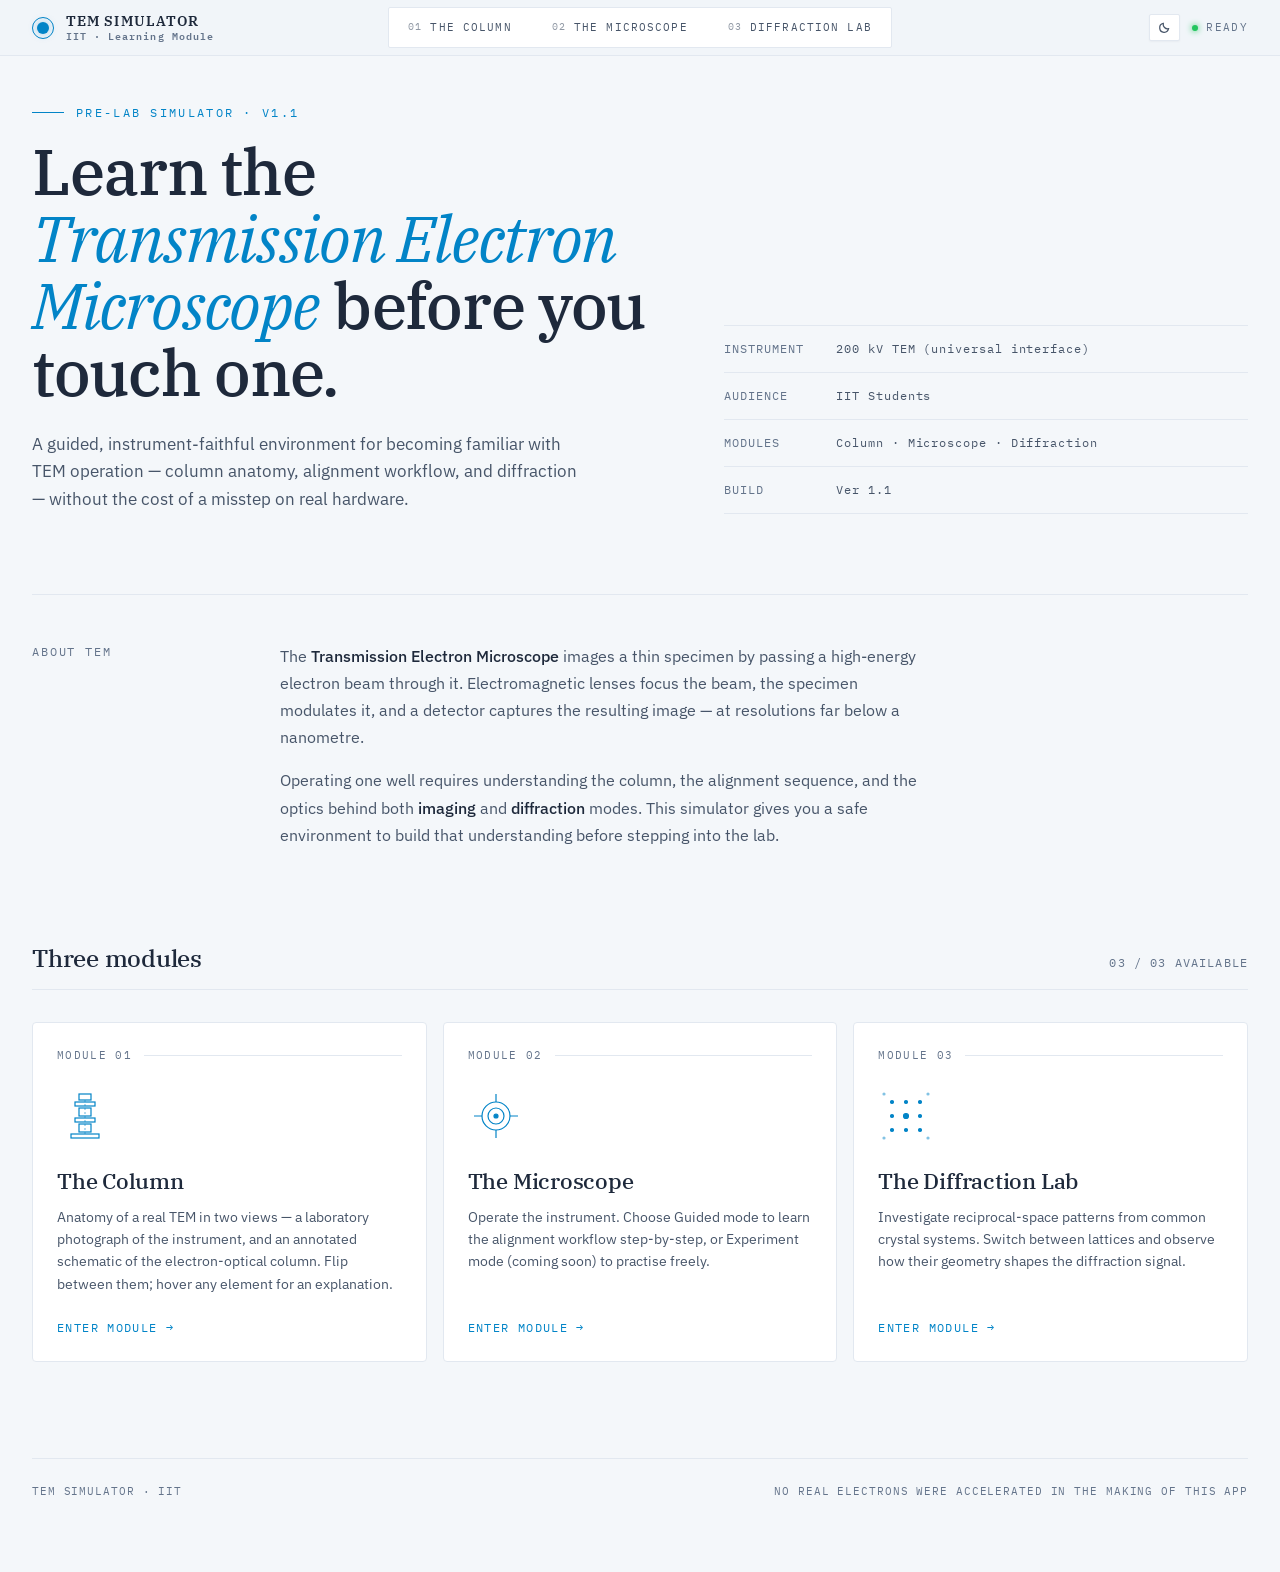
==== index.html @ 1ac26cdf "deploying ver1.7" ====
<!doctype html>
<html lang="en">
<head>
  <meta charset="utf-8" />
  <meta name="viewport" content="width=device-width, initial-scale=1" />
  <title>TEM Simulator — IIT Learning Module</title>
  <meta name="description" content="A learning environment for the Transmission Electron Microscope, built for IIT students." />

  <link rel="stylesheet" href="assets/css/global.css" />
  <link rel="stylesheet" href="assets/css/landing.css" />
</head>
<body>

  <!-- Top navigation injected by global.js -->
  <div data-topnav data-landing="true"></div>

  <main class="page">

    <!-- Hero -->
    <section class="landing-hero">
      <div>
        <div class="landing-hero__eyebrow">Pre-lab Simulator · v1.1</div>
        <h1 class="landing-hero__title">
          Learn the <em>Transmission Electron Microscope</em> before you touch one.
        </h1>
        <p class="landing-hero__lede">
          A guided, instrument-faithful environment for becoming familiar with TEM
          operation — column anatomy, alignment workflow, and diffraction — without
          the cost of a misstep on real hardware.
        </p>
      </div>

      <div class="landing-hero__meta">
        <div class="landing-hero__meta-row">
          <span class="landing-hero__meta-key">Instrument</span>
          <span class="landing-hero__meta-val">200 kV TEM (universal interface)</span>
        </div>
        <div class="landing-hero__meta-row">
          <span class="landing-hero__meta-key">Audience</span>
          <span class="landing-hero__meta-val">IIT Students</span>
        </div>
        <div class="landing-hero__meta-row">
          <span class="landing-hero__meta-key">Modules</span>
          <span class="landing-hero__meta-val">Column · Microscope · Diffraction</span>
        </div>
        <div class="landing-hero__meta-row">
          <span class="landing-hero__meta-key">Build</span>
          <span class="landing-hero__meta-val">Ver 1.1</span>
        </div>
      </div>
    </section>

    <!-- Intro -->
    <section class="landing-intro">
      <div class="landing-intro__label">About TEM</div>
      <div class="landing-intro__body">
        <p>
          The <strong>Transmission Electron Microscope</strong> images a thin specimen
          by passing a high-energy electron beam through it. Electromagnetic lenses
          focus the beam, the specimen modulates it, and a detector captures the
          resulting image — at resolutions far below a nanometre.
        </p>
        <p>
          Operating one well requires understanding the column, the alignment
          sequence, and the optics behind both <strong>imaging</strong> and
          <strong>diffraction</strong> modes. This simulator gives you a safe
          environment to build that understanding before stepping into the lab.
        </p>
      </div>
    </section>

    <!-- Modules grid -->
    <section class="landing-modules">
      <div class="landing-modules__header">
        <h2 class="landing-modules__title">Three modules</h2>
        <span class="landing-modules__count">03 / 03 AVAILABLE</span>
      </div>

      <div class="landing-modules__grid">

        <!-- Module 01 — The Column -->
        <a href="pages/column.html" class="module-card crosshair">
          <div class="module-card__index">MODULE 01</div>

          <svg class="module-card__icon" viewBox="0 0 56 56" fill="none" stroke="currentColor" stroke-width="1.2">
            <rect x="22" y="6"  width="12" height="6" />
            <rect x="18" y="14" width="20" height="4" />
            <rect x="22" y="20" width="12" height="8" />
            <rect x="18" y="30" width="20" height="4" />
            <rect x="22" y="36" width="12" height="8" />
            <rect x="14" y="46" width="28" height="4" />
            <line x1="28" y1="12" x2="28" y2="46" stroke-dasharray="2 2" opacity="0.5" />
          </svg>

          <h3 class="module-card__title">The Column</h3>
          <p class="module-card__desc">
            Anatomy of a real TEM in two views — a laboratory photograph of the
            instrument, and an annotated schematic of the electron-optical
            column. Flip between them; hover any element for an explanation.
          </p>
          <span class="module-card__cta">Enter module</span>
        </a>

        <!-- Module 02 — The Microscope -->
        <a href="pages/microscope.html" class="module-card crosshair">
          <div class="module-card__index">MODULE 02</div>

          <svg class="module-card__icon" viewBox="0 0 56 56" fill="none" stroke="currentColor" stroke-width="1.2">
            <circle cx="28" cy="28" r="14" />
            <circle cx="28" cy="28" r="8" />
            <circle cx="28" cy="28" r="2" fill="currentColor" />
            <line x1="28" y1="6"  x2="28" y2="14" />
            <line x1="28" y1="42" x2="28" y2="50" />
            <line x1="6"  y1="28" x2="14" y2="28" />
            <line x1="42" y1="28" x2="50" y2="28" />
          </svg>

          <h3 class="module-card__title">The Microscope</h3>
          <p class="module-card__desc">
            Operate the instrument. Choose Guided mode to learn the alignment
            workflow step-by-step, or Experiment mode (coming soon) to practise freely.
          </p>
          <span class="module-card__cta">Enter module</span>
        </a>

        <!-- Module 03 — The Diffraction Lab -->
        <a href="pages/diffraction-lab.html" class="module-card crosshair">
          <div class="module-card__index">MODULE 03</div>

          <svg class="module-card__icon" viewBox="0 0 56 56" fill="none" stroke="currentColor" stroke-width="1.2">
            <circle cx="28" cy="28" r="2.5" fill="currentColor" />
            <circle cx="14" cy="14" r="1.5" fill="currentColor" />
            <circle cx="28" cy="14" r="1.5" fill="currentColor" />
            <circle cx="42" cy="14" r="1.5" fill="currentColor" />
            <circle cx="14" cy="28" r="1.5" fill="currentColor" />
            <circle cx="42" cy="28" r="1.5" fill="currentColor" />
            <circle cx="14" cy="42" r="1.5" fill="currentColor" />
            <circle cx="28" cy="42" r="1.5" fill="currentColor" />
            <circle cx="42" cy="42" r="1.5" fill="currentColor" />
            <circle cx="6"  cy="6"  r="1" fill="currentColor" opacity="0.5" />
            <circle cx="50" cy="6"  r="1" fill="currentColor" opacity="0.5" />
            <circle cx="6"  cy="50" r="1" fill="currentColor" opacity="0.5" />
            <circle cx="50" cy="50" r="1" fill="currentColor" opacity="0.5" />
          </svg>

          <h3 class="module-card__title">The Diffraction Lab</h3>
          <p class="module-card__desc">
            Investigate reciprocal-space patterns from common crystal systems.
            Switch between lattices and observe how their geometry shapes the diffraction signal.
          </p>
          <span class="module-card__cta">Enter module</span>
        </a>

      </div>
    </section>

    <footer class="landing-footer">
      <span>TEM SIMULATOR · IIT</span>
      <span>NO REAL ELECTRONS WERE ACCELERATED IN THE MAKING OF THIS APP</span>
    </footer>

  </main>

  <script src="assets/js/global.js"></script>
</body>
</html>
---- assets/css/global.css ----
/* =========================================================================
   TEM Simulator — Global Styles
   Design language: refined industrial / instrument-panel
   ========================================================================= */

@import url('https://fonts.googleapis.com/css2?family=IBM+Plex+Mono:wght@400;500;600&family=IBM+Plex+Sans:wght@300;400;500;600&family=IBM+Plex+Serif:wght@400;500;600;700&display=swap');

:root,
:root[data-theme="light"] {
  /* -------- LIGHT THEME (default) — slate palette -------- */
  /* Surfaces */
  --bg-void:        #F4F7FA;          /* app background */
  --bg-panel:       #FFFFFF;          /* primary panel */
  --bg-panel-2:     #FFFFFF;          /* raised — same as panel, distinguished by border */
  --bg-panel-3:     #F8FAFC;          /* highest surface — very light slate */
  --border-subtle:  #E2E8F0;          /* lighter borders */
  --border-strong:  #CBD5E1;          /* the spec border */

  /* Text — slate-800 primary, derived secondary/muted/dim */
  --text-primary:   #1E293B;
  --text-secondary: #475569;
  --text-muted:     #64748B;
  --text-dim:       #94A3B8;

  /* Signal — sky-600 from the spec */
  --signal:         #0284C7;
  --signal-soft:    rgba(2, 132, 199, 0.10);
  --signal-edge:    rgba(2, 132, 199, 0.35);

  /* Scope (always dark — even in light theme) */
  --scope-bg:       #020817;          /* deepest slate */
  --scope-panel:    #0F172A;
  --scope-border:   #1E293B;
  --scope-text:     #F1F5F9;
  --scope-signal:   #38BDF8;          /* sky-400 — lighter for dark scope */

  /* Status */
  --warn:           #D97706;
  --error:          #DC2626;
  --success:        #22C55E;

  /* Unlock highlight — light orange, used for "this control is now active" */
  --unlock:         #F59E0B;                       /* amber-500 */
  --unlock-soft:    rgba(245, 158, 11, 0.12);
  --unlock-edge:    rgba(245, 158, 11, 0.45);

  /* Typography */
  --font-display:   'IBM Plex Serif', Georgia, serif;
  --font-body:      'IBM Plex Sans', -apple-system, sans-serif;
  --font-mono:      'IBM Plex Mono', 'Courier New', monospace;

  /* Spacing scale */
  --space-1: 4px;
  --space-2: 8px;
  --space-3: 12px;
  --space-4: 16px;
  --space-5: 24px;
  --space-6: 32px;
  --space-7: 48px;
  --space-8: 64px;
  --space-9: 96px;

  /* Motion */
  --ease-out:       cubic-bezier(0.16, 1, 0.3, 1);
  --ease-in-out:    cubic-bezier(0.65, 0, 0.35, 1);
  --dur-fast:       160ms;
  --dur-base:       240ms;
  --dur-slow:       400ms;
}

:root[data-theme="dark"] {
  /* -------- DARK THEME -------- Teal-tinted slates matching the reference */
  --bg-void:        #0A1622;             /* outer page bg — deep navy */
  --bg-panel:       #11252F;             /* default panel — dark teal */
  --bg-panel-2:     #163040;             /* slightly elevated */
  --bg-panel-3:     #1E3E50;             /* hover / pressed surface */
  --border-subtle:  #1F3848;
  --border-strong:  #2A4A5C;

  --text-primary:   #E8F0F5;
  --text-secondary: #B4BECD;
  --text-muted:     #8693A6;
  --text-dim:       #525D6E;

  --signal:         #38BDF8;
  --signal-soft:    rgba(56, 189, 248, 0.12);
  --signal-edge:    rgba(56, 189, 248, 0.35);

  --scope-bg:       #0F2330;
  --scope-panel:    #142838;
  --scope-border:   #1F3C4A;
  --scope-text:     #F1F5F9;
  --scope-signal:   #38BDF8;

  --warn:           #FBBF24;
  --error:          #F87171;
  --success:        #4ADE80;

  --unlock:         #FBBF24;                        /* amber-400 — brighter for dark bg */
  --unlock-soft:    rgba(251, 191, 36, 0.15);
  --unlock-edge:    rgba(251, 191, 36, 0.5);
}

/* -------------------------------------------------------------------------
   Reset + base
   ------------------------------------------------------------------------- */
*, *::before, *::after { box-sizing: border-box; margin: 0; padding: 0; }

html {
  font-size: 16px;
  -webkit-font-smoothing: antialiased;
  -moz-osx-font-smoothing: grayscale;
}

body {
  font-family: var(--font-body);
  font-weight: 400;
  font-size: 0.95rem;
  line-height: 1.55;
  color: var(--text-primary);
  background: var(--bg-void);
  min-height: 100vh;
  overflow-x: hidden;
}

:root[data-theme="dark"] body {
  /* Subtle grain to break flat dark */
  background-image:
    radial-gradient(ellipse 80% 50% at 50% -10%, rgba(77, 208, 225, 0.05), transparent),
    radial-gradient(ellipse 60% 40% at 100% 100%, rgba(77, 208, 225, 0.03), transparent);
  background-attachment: fixed;
}

a { color: inherit; text-decoration: none; }

h1, h2, h3, h4 {
  font-family: var(--font-display);
  font-weight: 500;
  letter-spacing: -0.01em;
  line-height: 1.15;
  color: var(--text-primary);
}

/* -------------------------------------------------------------------------
   Top navigation — persistent across pages
   Now hosts global module navigation, not just a breadcrumb.
   ------------------------------------------------------------------------- */
.topnav {
  position: sticky;
  top: 0;
  z-index: 100;
  display: grid;
  grid-template-columns: 1fr auto 1fr;
  align-items: center;
  height: 56px;
  padding: 0 var(--space-6);
  background: #F1F5F9;
  backdrop-filter: blur(12px);
  -webkit-backdrop-filter: blur(12px);
  border-bottom: 1px solid var(--border-subtle);
  gap: var(--space-5);
}

:root[data-theme="dark"] .topnav {
  background: var(--bg-panel);                 /* dark teal in dark mode */
}

.topnav__brand {
  display: flex;
  align-items: center;
  gap: var(--space-3);
  font-family: var(--font-display);
  font-weight: 600;
  font-size: 1rem;
  letter-spacing: 0.02em;
  justify-self: start;
}

.topnav__brand-mark {
  width: 22px;
  height: 22px;
  border: 1.5px solid var(--signal);
  border-radius: 50%;
  position: relative;
  flex-shrink: 0;
}

.topnav__brand-mark::after {
  content: '';
  position: absolute;
  inset: 4px;
  background: var(--signal);
  border-radius: 50%;
  box-shadow: 0 0 8px var(--signal-edge);
}

.topnav__brand-text {
  display: flex;
  flex-direction: column;
  line-height: 1;
}

.topnav__brand-title {
  font-size: 0.85rem;
  letter-spacing: 0.08em;
  text-transform: uppercase;
}

.topnav__brand-sub {
  font-family: var(--font-mono);
  font-size: 0.65rem;
  color: var(--text-muted);
  letter-spacing: 0.1em;
  margin-top: 2px;
}

/* -------- Module nav links (center) -------- */
.topnav__modules {
  display: flex;
  align-items: center;
  gap: var(--space-2);
  justify-self: center;
  background: var(--bg-panel);
  border: 1px solid var(--border-subtle);
  border-radius: 2px;
  padding: 3px;
}

.topnav__module {
  position: relative;
  font-family: var(--font-mono);
  font-size: 0.7rem;
  letter-spacing: 0.1em;
  text-transform: uppercase;
  color: var(--text-secondary);
  padding: var(--space-2) var(--space-4);
  border-radius: 2px;
  transition: all var(--dur-fast) var(--ease-out);
  white-space: nowrap;
  display: inline-flex;
  align-items: center;
  gap: var(--space-2);
}

.topnav__module:hover {
  color: var(--text-primary);
}

.topnav__module.is-active {
  color: var(--bg-void);
  background: var(--signal);
}

.topnav__module-num {
  font-size: 0.6rem;
  opacity: 0.6;
  letter-spacing: 0.12em;
}

.topnav__module.is-active .topnav__module-num {
  opacity: 0.7;
}

/* -------- Right side: home link + status indicator -------- */
.topnav__right {
  justify-self: end;
  display: inline-flex;
  align-items: center;
  gap: var(--space-3);
}

.topnav__home {
  font-family: var(--font-mono);
  font-size: 0.68rem;
  letter-spacing: 0.1em;
  text-transform: uppercase;
  color: var(--text-secondary);
  padding: var(--space-2) var(--space-3);
  border: 1px solid var(--border-subtle);
  border-radius: 2px;
  background: var(--bg-panel);
  box-shadow: 0 1px 2px rgba(15, 23, 42, 0.04);
  display: inline-flex;
  align-items: center;
  gap: 6px;
  transition: all var(--dur-fast) var(--ease-out);
}

.topnav__home:hover {
  color: var(--text-primary);
  border-color: var(--signal-edge);
  background: var(--bg-panel-3);
}

/* -------- Theme toggle button -------- */
.topnav__theme-toggle {
  background: var(--bg-panel);
  border: 1px solid var(--border-subtle);
  border-radius: 2px;
  color: var(--text-secondary);
  padding: 6px 8px;
  cursor: pointer;
  display: inline-flex;
  align-items: center;
  box-shadow: 0 1px 2px rgba(15, 23, 42, 0.04);
  transition: all var(--dur-fast) var(--ease-out);
}

.topnav__theme-toggle:hover {
  color: var(--text-primary);
  border-color: var(--signal-edge);
  background: var(--bg-panel-3);
}

/* Show sun in dark mode (click to go to light), moon in light mode */
.topnav__theme-icon-sun  { display: none; }
.topnav__theme-icon-moon { display: inline; }
:root[data-theme="dark"] .topnav__theme-icon-sun  { display: inline; }
:root[data-theme="dark"] .topnav__theme-icon-moon { display: none; }

/* -------- Home link & top-bar buttons -------- */

.topnav__status {
  font-family: var(--font-mono);
  font-size: 0.68rem;
  color: var(--text-muted);
  letter-spacing: 0.12em;
  display: inline-flex;
  align-items: center;
  gap: var(--space-2);
}

.topnav__status-dot {
  width: 6px;
  height: 6px;
  border-radius: 50%;
  background: var(--success);
  box-shadow: 0 0 6px var(--success);
}

/* Trim down for narrower screens — hide brand subtitle, then status text */
@media (max-width: 1100px) {
  .topnav__brand-sub { display: none; }
  .topnav__module    { padding: var(--space-2) var(--space-3); font-size: 0.65rem; }
  .topnav__status    { display: none; }
}

/* -------------------------------------------------------------------------
   Page container
   ------------------------------------------------------------------------- */
.page {
  min-height: calc(100vh - 56px);
  padding: var(--space-7) var(--space-6);
  max-width: 1400px;
  margin: 0 auto;
}

.page--full {
  max-width: none;
  padding: 0;
}

/* -------------------------------------------------------------------------
   Buttons — used everywhere
   ------------------------------------------------------------------------- */
.btn {
  font-family: var(--font-mono);
  font-size: 0.78rem;
  font-weight: 500;
  letter-spacing: 0.08em;
  text-transform: uppercase;
  padding: var(--space-3) var(--space-5);
  border: 1px solid var(--border-strong);
  background: var(--bg-panel-2);
  color: var(--text-primary);
  cursor: pointer;
  border-radius: 2px;
  transition: all var(--dur-fast) var(--ease-out);
  display: inline-flex;
  align-items: center;
  gap: var(--space-2);
}

.btn:hover {
  background: var(--bg-panel-3);
  border-color: var(--signal-edge);
}

.btn--primary {
  background: var(--signal);
  color: var(--bg-void);
  border-color: var(--signal);
}

.btn--primary:hover {
  background: #6ddae8;
  border-color: #6ddae8;
}

.btn--ghost {
  background: transparent;
  border-color: var(--border-subtle);
  color: var(--text-secondary);
}

.btn:disabled,
.btn[aria-disabled="true"] {
  opacity: 0.35;
  cursor: not-allowed;
  pointer-events: none;
}

/* -------------------------------------------------------------------------
   Labels / monospace tags
   ------------------------------------------------------------------------- */
.tag {
  font-family: var(--font-mono);
  font-size: 0.65rem;
  letter-spacing: 0.14em;
  text-transform: uppercase;
  color: var(--text-muted);
}

.tag--signal {
  color: var(--signal);
}

.label {
  font-family: var(--font-mono);
  font-size: 0.7rem;
  letter-spacing: 0.12em;
  text-transform: uppercase;
  color: var(--text-secondary);
}

/* -------------------------------------------------------------------------
   Cards / surfaces
   ------------------------------------------------------------------------- */
.surface {
  background: var(--bg-panel);
  border: 1px solid var(--border-subtle);
  border-radius: 4px;
}

.surface--raised {
  background: var(--bg-panel-2);
}

/* -------------------------------------------------------------------------
   Decorative — crosshair corners for instrument feel
   ------------------------------------------------------------------------- */
.crosshair {
  position: relative;
}

.crosshair::before,
.crosshair::after {
  content: '';
  position: absolute;
  width: 8px;
  height: 8px;
  border: 1px solid var(--signal-edge);
  pointer-events: none;
}

.crosshair::before {
  top: -1px; left: -1px;
  border-right: none;
  border-bottom: none;
}

.crosshair::after {
  bottom: -1px; right: -1px;
  border-left: none;
  border-top: none;
}

/* -------------------------------------------------------------------------
   Utility
   ------------------------------------------------------------------------- */
.mono { font-family: var(--font-mono); }
.text-muted { color: var(--text-muted); }
.text-secondary { color: var(--text-secondary); }
.text-signal { color: var(--signal); }

.divider {
  height: 1px;
  background: var(--border-subtle);
  margin: var(--space-5) 0;
}

/* -------------------------------------------------------------------------
   Mobile guard
   ------------------------------------------------------------------------- */
@media (max-width: 900px) {
  .mobile-guard {
    display: flex !important;
  }
}

.mobile-guard {
  display: none;
  position: fixed;
  inset: 0;
  z-index: 9999;
  background: var(--bg-void);
  padding: var(--space-6);
  flex-direction: column;
  align-items: center;
  justify-content: center;
  text-align: center;
}

.mobile-guard__title {
  font-family: var(--font-display);
  font-size: 1.5rem;
  margin-bottom: var(--space-3);
}

.mobile-guard__text {
  color: var(--text-secondary);
  max-width: 400px;
}
---- assets/css/landing.css ----
/* =========================================================================
   Landing page styles
   ========================================================================= */

.landing-hero {
  padding: 0 0 var(--space-7);
  display: grid;
  grid-template-columns: 1.2fr 1fr;
  gap: var(--space-8);
  align-items: end;
}

.landing-hero__eyebrow {
  font-family: var(--font-mono);
  font-size: 0.72rem;
  letter-spacing: 0.2em;
  color: var(--signal);
  text-transform: uppercase;
  margin-bottom: var(--space-4);
  display: flex;
  align-items: center;
  gap: var(--space-3);
}

.landing-hero__eyebrow::before {
  content: '';
  width: 32px;
  height: 1px;
  background: var(--signal);
}

.landing-hero__title {
  font-family: var(--font-display);
  font-weight: 500;
  font-size: clamp(2.5rem, 5vw, 4rem);
  line-height: 1.05;
  letter-spacing: -0.02em;
  margin-bottom: var(--space-5);
}

.landing-hero__title em {
  font-style: italic;
  color: var(--signal);
  font-weight: 400;
}

.landing-hero__lede {
  font-size: 1.05rem;
  line-height: 1.65;
  color: var(--text-secondary);
  max-width: 56ch;
}

.landing-hero__meta {
  font-family: var(--font-mono);
  font-size: 0.72rem;
  color: var(--text-muted);
  letter-spacing: 0.08em;
  line-height: 1.9;
}

.landing-hero__meta-row {
  display: grid;
  grid-template-columns: 100px 1fr;
  gap: var(--space-3);
  border-top: 1px solid var(--border-subtle);
  padding: var(--space-3) 0;
}

.landing-hero__meta-row:last-child {
  border-bottom: 1px solid var(--border-subtle);
}

.landing-hero__meta-key {
  color: var(--text-muted);
  text-transform: uppercase;
}

.landing-hero__meta-val {
  color: var(--text-secondary);
}

/* -------------------------------------------------------------------------
   Intro block
   ------------------------------------------------------------------------- */
.landing-intro {
  padding: var(--space-7) 0;
  display: grid;
  grid-template-columns: 200px 1fr;
  gap: var(--space-7);
  border-top: 1px solid var(--border-subtle);
  margin-top: var(--space-6);
}

.landing-intro__label {
  font-family: var(--font-mono);
  font-size: 0.72rem;
  letter-spacing: 0.16em;
  color: var(--text-muted);
  text-transform: uppercase;
}

.landing-intro__body p {
  margin-bottom: var(--space-4);
  color: var(--text-secondary);
  font-size: 1rem;
  line-height: 1.7;
  max-width: 65ch;
}

.landing-intro__body p:last-child { margin-bottom: 0; }

.landing-intro__body strong {
  color: var(--text-primary);
  font-weight: 500;
}

/* -------------------------------------------------------------------------
   Module cards — 3 navigation entries
   ------------------------------------------------------------------------- */
.landing-modules {
  padding: var(--space-7) 0 var(--space-9);
}

.landing-modules__header {
  display: flex;
  justify-content: space-between;
  align-items: baseline;
  margin-bottom: var(--space-6);
  padding-bottom: var(--space-4);
  border-bottom: 1px solid var(--border-subtle);
}

.landing-modules__title {
  font-family: var(--font-display);
  font-size: 1.5rem;
  font-weight: 500;
}

.landing-modules__count {
  font-family: var(--font-mono);
  font-size: 0.72rem;
  color: var(--text-muted);
  letter-spacing: 0.1em;
}

.landing-modules__grid {
  display: grid;
  grid-template-columns: repeat(3, 1fr);
  gap: var(--space-4);
}

.module-card {
  position: relative;
  display: flex;
  flex-direction: column;
  padding: var(--space-5);
  background: var(--bg-panel);
  border: 1px solid var(--border-subtle);
  border-radius: 4px;
  min-height: 320px;
  cursor: pointer;
  transition: all var(--dur-base) var(--ease-out);
  overflow: hidden;
}

.module-card::before {
  content: '';
  position: absolute;
  inset: 0;
  background: linear-gradient(135deg, transparent 60%, var(--signal-soft) 100%);
  opacity: 0;
  transition: opacity var(--dur-base) var(--ease-out);
  pointer-events: none;
}

.module-card:hover {
  border-color: var(--signal-edge);
  transform: translateY(-2px);
}

.module-card:hover::before {
  opacity: 1;
}

.module-card__index {
  font-family: var(--font-mono);
  font-size: 0.7rem;
  color: var(--text-muted);
  letter-spacing: 0.12em;
  margin-bottom: var(--space-5);
  display: flex;
  align-items: center;
  gap: var(--space-3);
}

.module-card__index::after {
  content: '';
  flex: 1;
  height: 1px;
  background: var(--border-subtle);
}

.module-card__icon {
  width: 56px;
  height: 56px;
  margin-bottom: var(--space-5);
  color: var(--signal);
}

.module-card__title {
  font-family: var(--font-display);
  font-size: 1.4rem;
  font-weight: 500;
  margin-bottom: var(--space-3);
  letter-spacing: -0.01em;
}

.module-card__desc {
  font-size: 0.9rem;
  color: var(--text-secondary);
  line-height: 1.55;
  margin-bottom: var(--space-5);
  flex: 1;
}

.module-card__cta {
  font-family: var(--font-mono);
  font-size: 0.72rem;
  letter-spacing: 0.12em;
  text-transform: uppercase;
  color: var(--signal);
  display: flex;
  align-items: center;
  gap: var(--space-2);
  margin-top: auto;
}

.module-card__cta::after {
  content: '→';
  transition: transform var(--dur-fast) var(--ease-out);
}

.module-card:hover .module-card__cta::after {
  transform: translateX(4px);
}

/* -------------------------------------------------------------------------
   Footer
   ------------------------------------------------------------------------- */
.landing-footer {
  border-top: 1px solid var(--border-subtle);
  padding: var(--space-5) 0;
  font-family: var(--font-mono);
  font-size: 0.7rem;
  color: var(--text-muted);
  letter-spacing: 0.08em;
  display: flex;
  justify-content: space-between;
}

/* -------------------------------------------------------------------------
   Responsive trim
   ------------------------------------------------------------------------- */
@media (max-width: 1100px) {
  .landing-modules__grid { grid-template-columns: 1fr; }
  .landing-hero { grid-template-columns: 1fr; }
  .landing-intro { grid-template-columns: 1fr; gap: var(--space-3); }
}
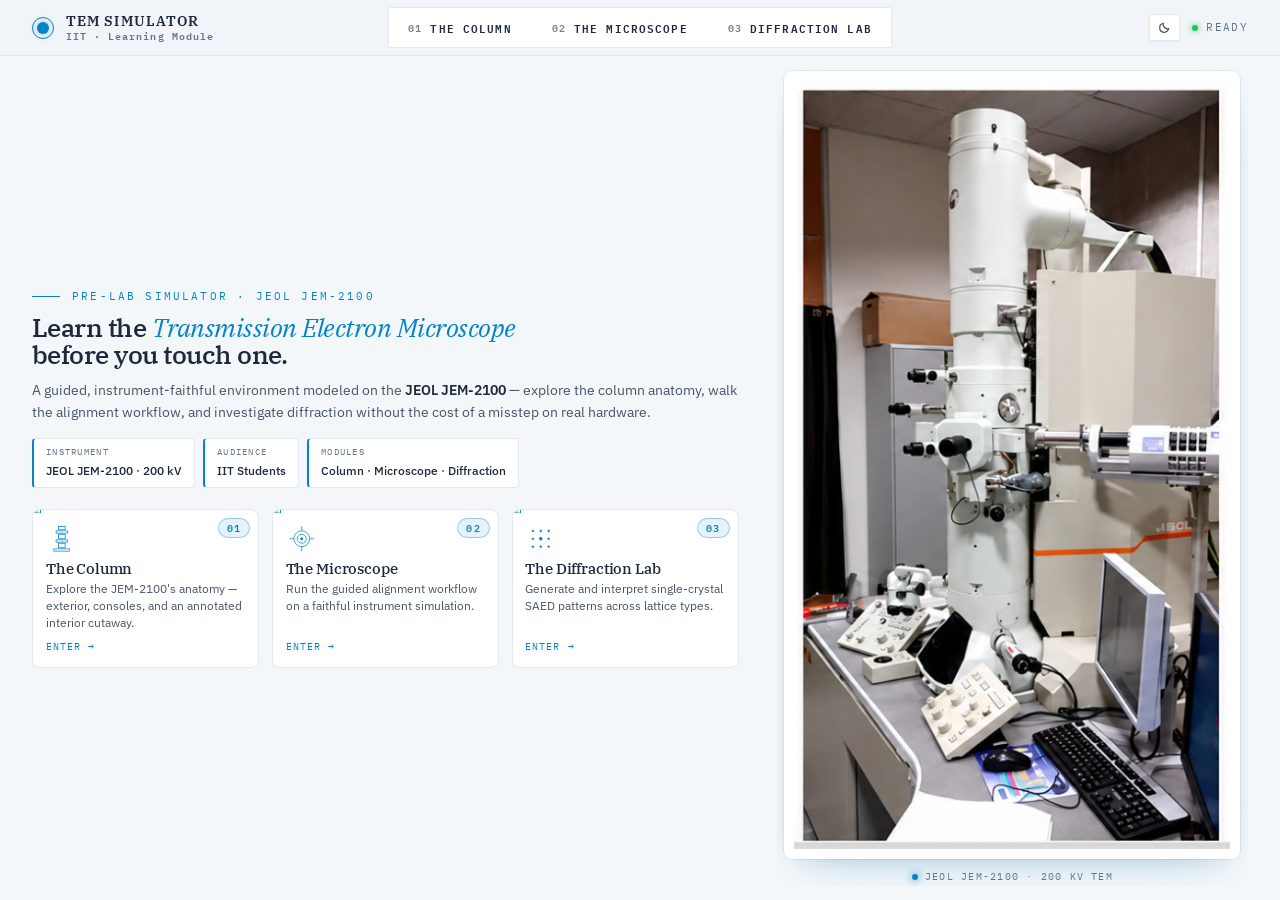
==== commit 289e3ad2: "deployin ver1.18" ====
--- a/index.html
+++ b/index.html
@@ -3,8 +3,8 @@
 <head>
   <meta charset="utf-8" />
   <meta name="viewport" content="width=device-width, initial-scale=1" />
-  <title>TEM Simulator — IIT Learning Module</title>
-  <meta name="description" content="A learning environment for the Transmission Electron Microscope, built for IIT students." />
+  <title>TEM Simulator — JEOL JEM-2100 · IIT Learning Module</title>
+  <meta name="description" content="A pre-lab learning environment modeled on the JEOL JEM-2100 Transmission Electron Microscope, built for IIT students." />
 
   <link rel="stylesheet" href="assets/css/global.css" />
   <link rel="stylesheet" href="assets/css/landing.css" />
@@ -14,75 +14,44 @@
   <!-- Top navigation injected by global.js -->
   <div data-topnav data-landing="true"></div>
 
-  <main class="page">
+  <main class="page page--landing">
 
-    <!-- Hero -->
-    <section class="landing-hero">
-      <div>
-        <div class="landing-hero__eyebrow">Pre-lab Simulator · v1.1</div>
-        <h1 class="landing-hero__title">
-          Learn the <em>Transmission Electron Microscope</em> before you touch one.
+    <!-- LEFT COLUMN: hero text + instrument chips + 3 module cards -->
+    <div class="lp-left">
+
+      <div class="lp-hero">
+        <div class="lp-hero__eyebrow">Pre-lab Simulator · JEOL JEM-2100</div>
+        <h1 class="lp-hero__title">
+          Learn the <em>Transmission Electron Microscope</em><br/>before you touch one.
         </h1>
-        <p class="landing-hero__lede">
-          A guided, instrument-faithful environment for becoming familiar with TEM
-          operation — column anatomy, alignment workflow, and diffraction — without
+        <p class="lp-hero__lede">
+          A guided, instrument-faithful environment modeled on the
+          <strong>JEOL&nbsp;JEM-2100</strong> — explore the column anatomy,
+          walk the alignment workflow, and investigate diffraction without
           the cost of a misstep on real hardware.
         </p>
+
+        <div class="lp-hero__chips">
+          <div class="lp-chip">
+            <span class="lp-chip__key">Instrument</span>
+            <span class="lp-chip__val">JEOL JEM-2100 · 200&nbsp;kV</span>
+          </div>
+          <div class="lp-chip">
+            <span class="lp-chip__key">Audience</span>
+            <span class="lp-chip__val">IIT Students</span>
+          </div>
+          <div class="lp-chip">
+            <span class="lp-chip__key">Modules</span>
+            <span class="lp-chip__val">Column · Microscope · Diffraction</span>
+          </div>
+        </div>
       </div>
 
-      <div class="landing-hero__meta">
-        <div class="landing-hero__meta-row">
-          <span class="landing-hero__meta-key">Instrument</span>
-          <span class="landing-hero__meta-val">200 kV TEM (universal interface)</span>
-        </div>
-        <div class="landing-hero__meta-row">
-          <span class="landing-hero__meta-key">Audience</span>
-          <span class="landing-hero__meta-val">IIT Students</span>
-        </div>
-        <div class="landing-hero__meta-row">
-          <span class="landing-hero__meta-key">Modules</span>
-          <span class="landing-hero__meta-val">Column · Microscope · Diffraction</span>
-        </div>
-        <div class="landing-hero__meta-row">
-          <span class="landing-hero__meta-key">Build</span>
-          <span class="landing-hero__meta-val">Ver 1.1</span>
-        </div>
-      </div>
-    </section>
-
-    <!-- Intro -->
-    <section class="landing-intro">
-      <div class="landing-intro__label">About TEM</div>
-      <div class="landing-intro__body">
-        <p>
-          The <strong>Transmission Electron Microscope</strong> images a thin specimen
-          by passing a high-energy electron beam through it. Electromagnetic lenses
-          focus the beam, the specimen modulates it, and a detector captures the
-          resulting image — at resolutions far below a nanometre.
-        </p>
-        <p>
-          Operating one well requires understanding the column, the alignment
-          sequence, and the optics behind both <strong>imaging</strong> and
-          <strong>diffraction</strong> modes. This simulator gives you a safe
-          environment to build that understanding before stepping into the lab.
-        </p>
-      </div>
-    </section>
-
-    <!-- Modules grid -->
-    <section class="landing-modules">
-      <div class="landing-modules__header">
-        <h2 class="landing-modules__title">Three modules</h2>
-        <span class="landing-modules__count">03 / 03 AVAILABLE</span>
-      </div>
-
-      <div class="landing-modules__grid">
-
-        <!-- Module 01 — The Column -->
-        <a href="pages/column.html" class="module-card crosshair">
-          <div class="module-card__index">MODULE 01</div>
-
-          <svg class="module-card__icon" viewBox="0 0 56 56" fill="none" stroke="currentColor" stroke-width="1.2">
+      <div class="lp-modules">
+        <!-- Module 01 -->
+        <a href="pages/column.html" class="lp-card crosshair">
+          <span class="lp-card__badge">01</span>
+          <svg class="lp-card__icon" viewBox="0 0 56 56" fill="none" stroke="currentColor" stroke-width="1.3">
             <rect x="22" y="6"  width="12" height="6" />
             <rect x="18" y="14" width="20" height="4" />
             <rect x="22" y="20" width="12" height="8" />
@@ -91,21 +60,20 @@
             <rect x="14" y="46" width="28" height="4" />
             <line x1="28" y1="12" x2="28" y2="46" stroke-dasharray="2 2" opacity="0.5" />
           </svg>
-
-          <h3 class="module-card__title">The Column</h3>
-          <p class="module-card__desc">
-            Anatomy of a real TEM in two views — a laboratory photograph of the
-            instrument, and an annotated schematic of the electron-optical
-            column. Flip between them; hover any element for an explanation.
-          </p>
-          <span class="module-card__cta">Enter module</span>
+          <div class="lp-card__body">
+            <h3 class="lp-card__title">The Column</h3>
+            <p class="lp-card__desc">
+              Explore the JEM-2100's anatomy — exterior, consoles, and an annotated
+              interior cutaway.
+            </p>
+          </div>
+          <span class="lp-card__cta">Enter →</span>
         </a>
 
-        <!-- Module 02 — The Microscope -->
-        <a href="pages/microscope.html" class="module-card crosshair">
-          <div class="module-card__index">MODULE 02</div>
-
-          <svg class="module-card__icon" viewBox="0 0 56 56" fill="none" stroke="currentColor" stroke-width="1.2">
+        <!-- Module 02 -->
+        <a href="pages/microscope.html" class="lp-card crosshair">
+          <span class="lp-card__badge">02</span>
+          <svg class="lp-card__icon" viewBox="0 0 56 56" fill="none" stroke="currentColor" stroke-width="1.3">
             <circle cx="28" cy="28" r="14" />
             <circle cx="28" cy="28" r="8" />
             <circle cx="28" cy="28" r="2" fill="currentColor" />
@@ -114,20 +82,19 @@
             <line x1="6"  y1="28" x2="14" y2="28" />
             <line x1="42" y1="28" x2="50" y2="28" />
           </svg>
-
-          <h3 class="module-card__title">The Microscope</h3>
-          <p class="module-card__desc">
-            Operate the instrument. Choose Guided mode to learn the alignment
-            workflow step-by-step, or Experiment mode (coming soon) to practise freely.
-          </p>
-          <span class="module-card__cta">Enter module</span>
+          <div class="lp-card__body">
+            <h3 class="lp-card__title">The Microscope</h3>
+            <p class="lp-card__desc">
+              Run the guided alignment workflow on a faithful instrument simulation.
+            </p>
+          </div>
+          <span class="lp-card__cta">Enter →</span>
         </a>
 
-        <!-- Module 03 — The Diffraction Lab -->
-        <a href="pages/diffraction-lab.html" class="module-card crosshair">
-          <div class="module-card__index">MODULE 03</div>
-
-          <svg class="module-card__icon" viewBox="0 0 56 56" fill="none" stroke="currentColor" stroke-width="1.2">
+        <!-- Module 03 -->
+        <a href="pages/diffraction-lab.html" class="lp-card crosshair">
+          <span class="lp-card__badge">03</span>
+          <svg class="lp-card__icon" viewBox="0 0 56 56" fill="none" stroke="currentColor" stroke-width="1.3">
             <circle cx="28" cy="28" r="2.5" fill="currentColor" />
             <circle cx="14" cy="14" r="1.5" fill="currentColor" />
             <circle cx="28" cy="14" r="1.5" fill="currentColor" />
@@ -137,27 +104,26 @@
             <circle cx="14" cy="42" r="1.5" fill="currentColor" />
             <circle cx="28" cy="42" r="1.5" fill="currentColor" />
             <circle cx="42" cy="42" r="1.5" fill="currentColor" />
-            <circle cx="6"  cy="6"  r="1" fill="currentColor" opacity="0.5" />
-            <circle cx="50" cy="6"  r="1" fill="currentColor" opacity="0.5" />
-            <circle cx="6"  cy="50" r="1" fill="currentColor" opacity="0.5" />
-            <circle cx="50" cy="50" r="1" fill="currentColor" opacity="0.5" />
           </svg>
+          <div class="lp-card__body">
+            <h3 class="lp-card__title">The Diffraction Lab</h3>
+            <p class="lp-card__desc">
+              Generate and interpret single-crystal SAED patterns across lattice types.
+            </p>
+          </div>
+          <span class="lp-card__cta">Enter →</span>
+        </a>
+      </div>
 
-          <h3 class="module-card__title">The Diffraction Lab</h3>
-          <p class="module-card__desc">
-            Investigate reciprocal-space patterns from common crystal systems.
-            Switch between lattices and observe how their geometry shapes the diffraction signal.
-          </p>
-          <span class="module-card__cta">Enter module</span>
-        </a>
+    </div>
 
-      </div>
-    </section>
-
-    <footer class="landing-footer">
-      <span>TEM SIMULATOR · IIT</span>
-      <span>NO REAL ELECTRONS WERE ACCELERATED IN THE MAKING OF THIS APP</span>
-    </footer>
+    <!-- RIGHT COLUMN: full-height instrument image -->
+    <figure class="lp-right">
+      <img src="assets/images/column/tem-photo.png"
+           alt="JEOL JEM-2100 transmission electron microscope in the lab"
+           draggable="false" />
+      <figcaption><span class="lp-figdot"></span>JEOL JEM-2100 · 200&nbsp;kV TEM</figcaption>
+    </figure>
 
   </main>
 
--- a/assets/css/global.css
+++ b/assets/css/global.css
@@ -232,7 +232,8 @@
   font-size: 0.7rem;
   letter-spacing: 0.1em;
   text-transform: uppercase;
-  color: var(--text-secondary);
+  color: var(--text-primary);
+  font-weight: 600;
   padding: var(--space-2) var(--space-4);
   border-radius: 2px;
   transition: all var(--dur-fast) var(--ease-out);
@@ -521,3 +522,27 @@
   color: var(--text-secondary);
   max-width: 400px;
 }
+
+/* -------------------------------------------------------------------------
+   Module nav link attention pulse — gentle glow blink
+   ------------------------------------------------------------------------- */
+@keyframes module-pulse {
+  0%, 100% { color: var(--text-primary); text-shadow: none; }
+  50%      { color: var(--signal); text-shadow: 0 0 8px rgba(2, 132, 199, 0.5); }
+}
+
+.topnav__module:not(.is-active) {
+  animation: module-pulse 2.4s ease-in-out infinite;
+}
+
+/* Stagger the three modules so they don't all blink at once */
+.topnav__module:not(.is-active):nth-child(1) { animation-delay: 0s; }
+.topnav__module:not(.is-active):nth-child(2) { animation-delay: 0.8s; }
+.topnav__module:not(.is-active):nth-child(3) { animation-delay: 1.6s; }
+
+/* Stop the pulse on hover — solid signal color while interacting */
+.topnav__module:not(.is-active):hover {
+  animation: none;
+  color: var(--signal);
+  text-shadow: none;
+}
--- a/assets/css/landing.css
+++ b/assets/css/landing.css
@@ -1,269 +1,269 @@
 /* =========================================================================
-   Landing page styles
+   Landing page — two-column: left (hero + modules) · right (instrument photo)
+   Single viewport, no scroll.
    ========================================================================= */
 
-.landing-hero {
-  padding: 0 0 var(--space-7);
+.page--landing {
+  height: calc(100vh - 56px);
+  max-width: 1400px;
+  padding: clamp(10px, 1.6vh, 20px) var(--space-6);
   display: grid;
-  grid-template-columns: 1.2fr 1fr;
-  gap: var(--space-8);
-  align-items: end;
-}
-
-.landing-hero__eyebrow {
-  font-family: var(--font-mono);
-  font-size: 0.72rem;
+  grid-template-columns: 1.2fr 0.8fr;
+  gap: clamp(24px, 3vw, 48px);
+  align-items: stretch;
+  overflow: hidden;
+}
+
+/* -------------------------------------------------------------------------
+   LEFT COLUMN — hero text + instrument chips + three module cards
+   ------------------------------------------------------------------------- */
+.lp-left {
+  display: flex;
+  flex-direction: column;
+  justify-content: center;
+  gap: clamp(16px, 2.4vh, 28px);
+  min-height: 0;
+}
+
+.lp-hero {
+  flex: 0 0 auto;
+}
+
+.lp-hero__eyebrow {
+  font-family: var(--font-mono);
+  font-size: 0.68rem;
   letter-spacing: 0.2em;
   color: var(--signal);
   text-transform: uppercase;
-  margin-bottom: var(--space-4);
+  margin-bottom: clamp(6px, 1vh, 14px);
   display: flex;
   align-items: center;
   gap: var(--space-3);
 }
-
-.landing-hero__eyebrow::before {
+.lp-hero__eyebrow::before {
   content: '';
-  width: 32px;
+  width: 28px;
   height: 1px;
   background: var(--signal);
 }
 
-.landing-hero__title {
+.lp-hero__title {
   font-family: var(--font-display);
   font-weight: 500;
-  font-size: clamp(2.5rem, 5vw, 4rem);
-  line-height: 1.05;
+  font-size: clamp(1.4rem, 2vw, 2rem);
+  line-height: 1.08;
   letter-spacing: -0.02em;
-  margin-bottom: var(--space-5);
-}
-
-.landing-hero__title em {
+  margin-bottom: clamp(6px, 1.2vh, 14px);
+}
+.lp-hero__title em {
   font-style: italic;
   color: var(--signal);
   font-weight: 400;
 }
 
-.landing-hero__lede {
-  font-size: 1.05rem;
-  line-height: 1.65;
+.lp-hero__lede {
+  font-size: clamp(0.88rem, 1vw, 1rem);
+  line-height: 1.55;
   color: var(--text-secondary);
-  max-width: 56ch;
-}
-
-.landing-hero__meta {
-  font-family: var(--font-mono);
-  font-size: 0.72rem;
+  margin-bottom: clamp(10px, 1.6vh, 18px);
+}
+.lp-hero__lede strong { color: var(--text-primary); font-weight: 600; }
+
+.lp-hero__chips {
+  display: flex;
+  flex-wrap: wrap;
+  gap: var(--space-2);
+}
+.lp-chip {
+  display: flex;
+  flex-direction: column;
+  gap: 2px;
+  padding: 6px 12px;
+  border: 1px solid var(--border-subtle);
+  border-left: 2px solid var(--signal);
+  border-radius: 4px;
+  background: var(--bg-panel);
+}
+.lp-chip__key {
+  font-family: var(--font-mono);
+  font-size: 0.58rem;
+  letter-spacing: 0.14em;
+  text-transform: uppercase;
   color: var(--text-muted);
-  letter-spacing: 0.08em;
-  line-height: 1.9;
-}
-
-.landing-hero__meta-row {
-  display: grid;
-  grid-template-columns: 100px 1fr;
-  gap: var(--space-3);
-  border-top: 1px solid var(--border-subtle);
-  padding: var(--space-3) 0;
-}
-
-.landing-hero__meta-row:last-child {
-  border-bottom: 1px solid var(--border-subtle);
-}
-
-.landing-hero__meta-key {
-  color: var(--text-muted);
-  text-transform: uppercase;
-}
-
-.landing-hero__meta-val {
-  color: var(--text-secondary);
-}
-
-/* -------------------------------------------------------------------------
-   Intro block
-   ------------------------------------------------------------------------- */
-.landing-intro {
-  padding: var(--space-7) 0;
-  display: grid;
-  grid-template-columns: 200px 1fr;
-  gap: var(--space-7);
-  border-top: 1px solid var(--border-subtle);
-  margin-top: var(--space-6);
-}
-
-.landing-intro__label {
-  font-family: var(--font-mono);
-  font-size: 0.72rem;
-  letter-spacing: 0.16em;
-  color: var(--text-muted);
-  text-transform: uppercase;
-}
-
-.landing-intro__body p {
-  margin-bottom: var(--space-4);
-  color: var(--text-secondary);
-  font-size: 1rem;
-  line-height: 1.7;
-  max-width: 65ch;
-}
-
-.landing-intro__body p:last-child { margin-bottom: 0; }
-
-.landing-intro__body strong {
+}
+.lp-chip__val {
+  font-size: 0.78rem;
   color: var(--text-primary);
   font-weight: 500;
-}
-
-/* -------------------------------------------------------------------------
-   Module cards — 3 navigation entries
-   ------------------------------------------------------------------------- */
-.landing-modules {
-  padding: var(--space-7) 0 var(--space-9);
-}
-
-.landing-modules__header {
-  display: flex;
-  justify-content: space-between;
-  align-items: baseline;
-  margin-bottom: var(--space-6);
-  padding-bottom: var(--space-4);
-  border-bottom: 1px solid var(--border-subtle);
-}
-
-.landing-modules__title {
-  font-family: var(--font-display);
-  font-size: 1.5rem;
-  font-weight: 500;
-}
-
-.landing-modules__count {
-  font-family: var(--font-mono);
-  font-size: 0.72rem;
-  color: var(--text-muted);
-  letter-spacing: 0.1em;
-}
-
-.landing-modules__grid {
-  display: grid;
-  grid-template-columns: repeat(3, 1fr);
-  gap: var(--space-4);
-}
-
-.module-card {
+  white-space: nowrap;
+}
+
+/* -------------------------------------------------------------------------
+   MODULE CARDS — compact horizontal rows (icon · text · CTA)
+   ------------------------------------------------------------------------- */
+.lp-modules {
+  flex: 0 0 auto;
+  display: flex;
+  flex-direction: row;
+  gap: clamp(8px, 1vw, 14px);
+}
+
+.lp-card {
   position: relative;
   display: flex;
   flex-direction: column;
-  padding: var(--space-5);
+  align-items: flex-start;
+  gap: clamp(6px, 0.8vh, 10px);
+  padding: clamp(10px, 1.4vh, 16px) clamp(10px, 1vw, 16px);
+  flex: 1 1 0;
+  min-width: 0;
   background: var(--bg-panel);
   border: 1px solid var(--border-subtle);
-  border-radius: 4px;
-  min-height: 320px;
+  border-radius: 8px;
   cursor: pointer;
-  transition: all var(--dur-base) var(--ease-out);
   overflow: hidden;
-}
-
-.module-card::before {
+  transition: transform var(--dur-base) var(--ease-out),
+              border-color var(--dur-base) var(--ease-out),
+              box-shadow var(--dur-base) var(--ease-out);
+}
+/* Persistent top accent bar — always visible, brighter on hover */
+.lp-card::after {
+  content: '';
+  position: absolute;
+  top: 0; left: 0; right: 0;
+  height: 3px;
+  background: linear-gradient(90deg, var(--signal), transparent 80%);
+  transition: height var(--dur-base) var(--ease-out),
+              background var(--dur-base) var(--ease-out);
+}
+.lp-card::before {
   content: '';
   position: absolute;
   inset: 0;
-  background: linear-gradient(135deg, transparent 60%, var(--signal-soft) 100%);
+  background: linear-gradient(150deg, transparent 50%, var(--signal-soft) 100%);
   opacity: 0;
   transition: opacity var(--dur-base) var(--ease-out);
   pointer-events: none;
 }
-
-.module-card:hover {
+.lp-card:hover {
   border-color: var(--signal-edge);
-  transform: translateY(-2px);
-}
-
-.module-card:hover::before {
-  opacity: 1;
-}
-
-.module-card__index {
-  font-family: var(--font-mono);
-  font-size: 0.7rem;
+  transform: translateY(-3px);
+  box-shadow: 0 12px 28px -14px rgba(2, 132, 199, 0.35);
+}
+.lp-card:hover::after  { height: 4px; background: var(--signal); }
+.lp-card:hover::before { opacity: 1; }
+
+/* Module number badge — top-right pill */
+.lp-card__badge {
+  position: absolute;
+  top: 8px;
+  right: 8px;
+  font-family: var(--font-mono);
+  font-size: 0.6rem;
+  font-weight: 600;
+  letter-spacing: 0.12em;
+  color: var(--signal);
+  background: var(--signal-soft);
+  border: 1px solid var(--signal-edge);
+  border-radius: 10px;
+  padding: 2px 8px;
+  line-height: 1.4;
+  z-index: 1;
+}
+
+.lp-card__icon {
+  width: clamp(28px, 3.5vh, 38px);
+  height: clamp(28px, 3.5vh, 38px);
+  flex: 0 0 auto;
+  color: var(--signal);
+}
+
+.lp-card__body {
+  flex: 1 1 auto;
+  min-width: 0;
+}
+
+.lp-card__title {
+  font-family: var(--font-display);
+  font-size: clamp(0.92rem, 1.1vw, 1.1rem);
+  font-weight: 500;
+  letter-spacing: -0.01em;
+  margin-bottom: 2px;
+}
+
+.lp-card__desc {
+  font-size: clamp(0.76rem, 0.82vw, 0.84rem);
+  color: var(--text-secondary);
+  line-height: 1.4;
+}
+
+.lp-card__cta {
+  flex: 0 0 auto;
+  font-family: var(--font-mono);
+  font-size: 0.64rem;
+  letter-spacing: 0.1em;
+  text-transform: uppercase;
+  color: var(--signal);
+  white-space: nowrap;
+  margin-top: auto;
+  transition: transform var(--dur-fast) var(--ease-out);
+}
+.lp-card:hover .lp-card__cta { transform: translateX(3px); }
+
+/* -------------------------------------------------------------------------
+   RIGHT COLUMN — full-height instrument image
+   ------------------------------------------------------------------------- */
+.lp-right {
+  display: flex;
+  flex-direction: column;
+  align-items: center;
+  justify-content: center;
+  min-height: 0;
+  overflow: hidden;
+}
+
+.lp-right img {
+  max-height: calc(100% - 28px);
+  max-width: 100%;
+  width: auto;
+  height: auto;
+  object-fit: contain;
+  border-radius: 8px;
+  background: #ffffff;
+  padding: 10px;
+  box-shadow:
+    0 20px 50px -24px rgba(2, 132, 199, 0.28),
+    0 8px 24px -16px rgba(0, 0, 0, 0.25),
+    0 0 0 1px var(--border-subtle);
+}
+
+.lp-right figcaption {
+  flex: 0 0 auto;
+  margin-top: 10px;
+  font-family: var(--font-mono);
+  font-size: 0.64rem;
+  letter-spacing: 0.12em;
+  text-transform: uppercase;
   color: var(--text-muted);
-  letter-spacing: 0.12em;
-  margin-bottom: var(--space-5);
-  display: flex;
+  display: inline-flex;
   align-items: center;
-  gap: var(--space-3);
-}
-
-.module-card__index::after {
-  content: '';
-  flex: 1;
-  height: 1px;
-  background: var(--border-subtle);
-}
-
-.module-card__icon {
-  width: 56px;
-  height: 56px;
-  margin-bottom: var(--space-5);
-  color: var(--signal);
-}
-
-.module-card__title {
-  font-family: var(--font-display);
-  font-size: 1.4rem;
-  font-weight: 500;
-  margin-bottom: var(--space-3);
-  letter-spacing: -0.01em;
-}
-
-.module-card__desc {
-  font-size: 0.9rem;
-  color: var(--text-secondary);
-  line-height: 1.55;
-  margin-bottom: var(--space-5);
-  flex: 1;
-}
-
-.module-card__cta {
-  font-family: var(--font-mono);
-  font-size: 0.72rem;
-  letter-spacing: 0.12em;
-  text-transform: uppercase;
-  color: var(--signal);
-  display: flex;
-  align-items: center;
-  gap: var(--space-2);
-  margin-top: auto;
-}
-
-.module-card__cta::after {
-  content: '→';
-  transition: transform var(--dur-fast) var(--ease-out);
-}
-
-.module-card:hover .module-card__cta::after {
-  transform: translateX(4px);
-}
-
-/* -------------------------------------------------------------------------
-   Footer
-   ------------------------------------------------------------------------- */
-.landing-footer {
-  border-top: 1px solid var(--border-subtle);
-  padding: var(--space-5) 0;
-  font-family: var(--font-mono);
-  font-size: 0.7rem;
-  color: var(--text-muted);
-  letter-spacing: 0.08em;
-  display: flex;
-  justify-content: space-between;
-}
-
-/* -------------------------------------------------------------------------
-   Responsive trim
-   ------------------------------------------------------------------------- */
-@media (max-width: 1100px) {
-  .landing-modules__grid { grid-template-columns: 1fr; }
-  .landing-hero { grid-template-columns: 1fr; }
-  .landing-intro { grid-template-columns: 1fr; gap: var(--space-3); }
-}
+  gap: 7px;
+}
+
+.lp-figdot {
+  width: 6px; height: 6px; border-radius: 50%;
+  background: var(--signal);
+  box-shadow: 0 0 8px var(--signal);
+}
+
+/* -------------------------------------------------------------------------
+   Responsive fallbacks
+   ------------------------------------------------------------------------- */
+@media (max-height: 540px) {
+  .page--landing { height: auto; min-height: calc(100vh - 56px); overflow: visible; }
+}
+
+@media (max-width: 1000px) {
+  .page--landing { grid-template-columns: 1fr; height: auto; overflow: visible; }
+  .lp-right { max-height: 40vh; }
+}
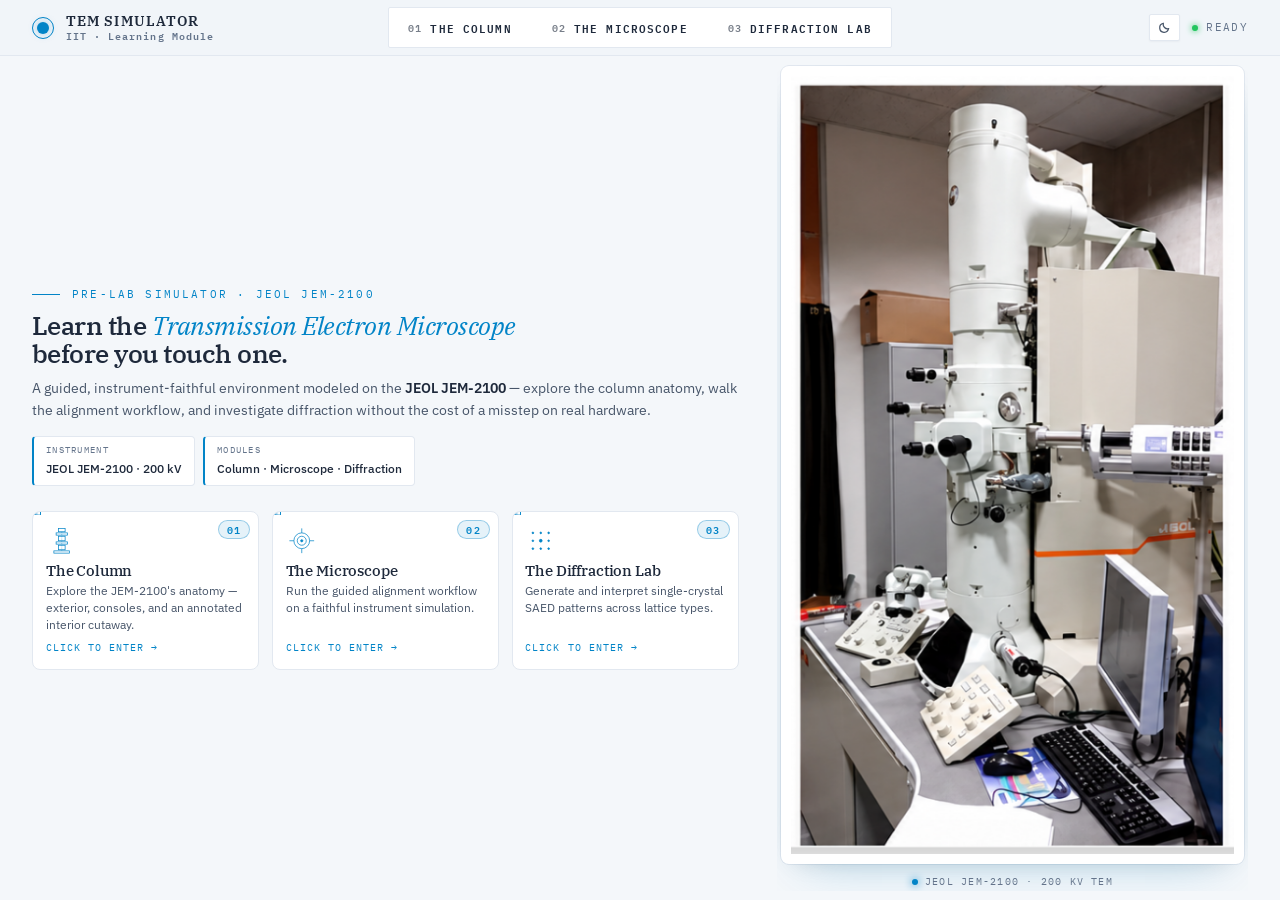
==== commit c659ce09: "ver9.0 deploying" ====
--- a/index.html
+++ b/index.html
@@ -4,7 +4,7 @@
   <meta charset="utf-8" />
   <meta name="viewport" content="width=device-width, initial-scale=1" />
   <title>TEM Simulator — JEOL JEM-2100 · IIT Learning Module</title>
-  <meta name="description" content="A pre-lab learning environment modeled on the JEOL JEM-2100 Transmission Electron Microscope, built for IIT students." />
+  <meta name="description" content="A pre-lab learning environment modeled on the JEOL JEM-2100 Transmission Electron Microscope." />
 
   <link rel="stylesheet" href="assets/css/global.css" />
   <link rel="stylesheet" href="assets/css/landing.css" />
@@ -37,10 +37,6 @@
             <span class="lp-chip__val">JEOL JEM-2100 · 200&nbsp;kV</span>
           </div>
           <div class="lp-chip">
-            <span class="lp-chip__key">Audience</span>
-            <span class="lp-chip__val">IIT Students</span>
-          </div>
-          <div class="lp-chip">
             <span class="lp-chip__key">Modules</span>
             <span class="lp-chip__val">Column · Microscope · Diffraction</span>
           </div>
@@ -67,7 +63,7 @@
               interior cutaway.
             </p>
           </div>
-          <span class="lp-card__cta">Enter →</span>
+          <span class="lp-card__cta">Click to Enter →</span>
         </a>
 
         <!-- Module 02 -->
@@ -88,7 +84,7 @@
               Run the guided alignment workflow on a faithful instrument simulation.
             </p>
           </div>
-          <span class="lp-card__cta">Enter →</span>
+          <span class="lp-card__cta">Click to Enter →</span>
         </a>
 
         <!-- Module 03 -->
@@ -111,7 +107,7 @@
               Generate and interpret single-crystal SAED patterns across lattice types.
             </p>
           </div>
-          <span class="lp-card__cta">Enter →</span>
+          <span class="lp-card__cta">Click to Enter →</span>
         </a>
       </div>
 
--- a/assets/css/landing.css
+++ b/assets/css/landing.css
@@ -6,7 +6,7 @@
 .page--landing {
   height: calc(100vh - 56px);
   max-width: 1400px;
-  padding: clamp(10px, 1.6vh, 20px) var(--space-6);
+  padding: clamp(6px, 1vh, 12px) var(--space-6);
   display: grid;
   grid-template-columns: 1.2fr 0.8fr;
   gap: clamp(24px, 3vw, 48px);
@@ -21,7 +21,7 @@
   display: flex;
   flex-direction: column;
   justify-content: center;
-  gap: clamp(16px, 2.4vh, 28px);
+  gap: clamp(10px, 1.6vh, 18px);
   min-height: 0;
 }
 
@@ -106,6 +106,7 @@
   display: flex;
   flex-direction: row;
   gap: clamp(8px, 1vw, 14px);
+  margin-top: clamp(6px, 1.2vh, 14px);
 }
 
 .lp-card {
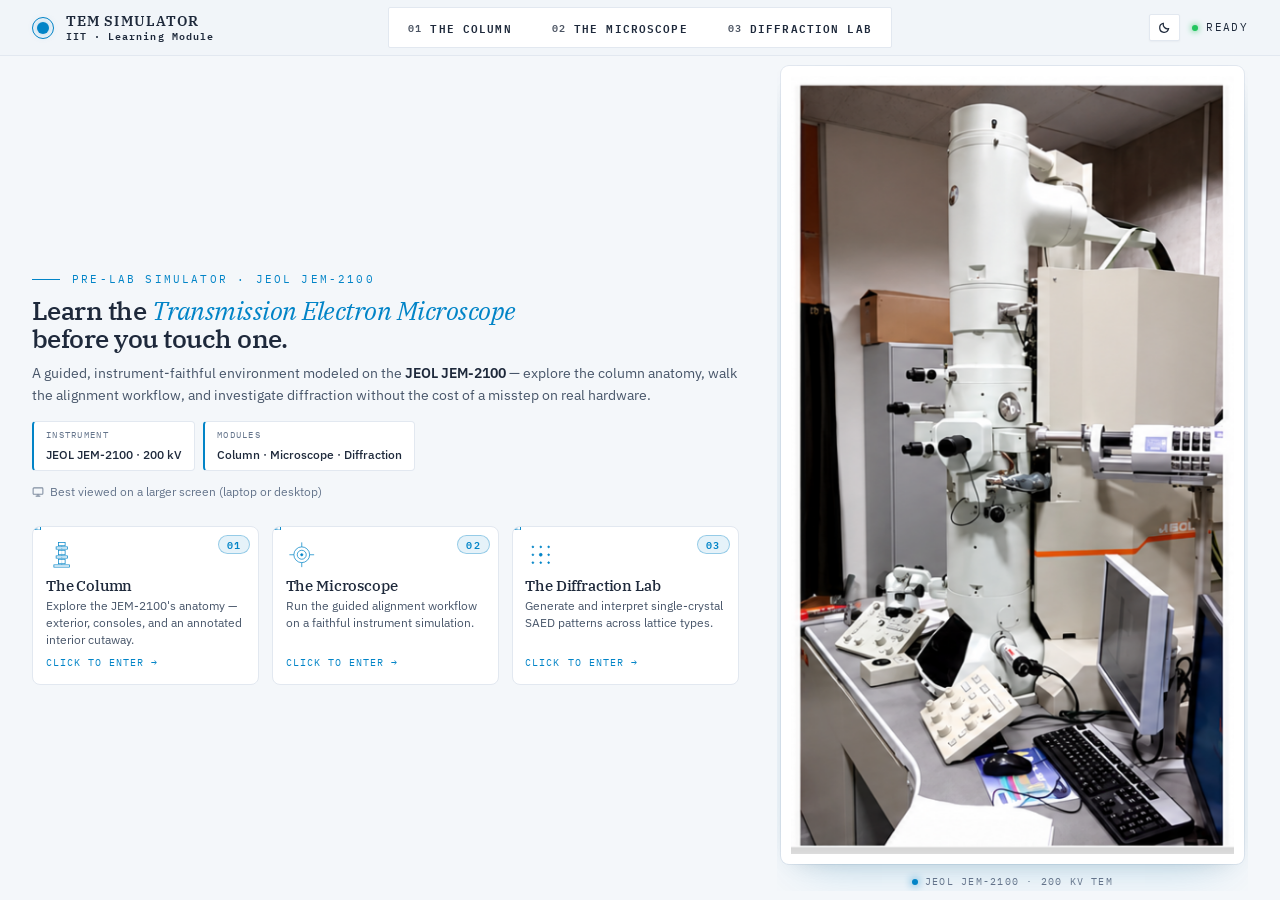
==== commit 48a5c9a5: "latest ver3.4" ====
--- a/index.html
+++ b/index.html
@@ -41,6 +41,14 @@
             <span class="lp-chip__val">Column · Microscope · Diffraction</span>
           </div>
         </div>
+
+        <p class="lp-hero__screen-note">
+          <svg viewBox="0 0 16 16" width="12" height="12" fill="none" stroke="currentColor" stroke-width="1.4" stroke-linecap="round" stroke-linejoin="round" aria-hidden="true">
+            <rect x="1.5" y="2.5" width="13" height="8.5" rx="1"/>
+            <path d="M5.5 13.5h5M8 11v2.5"/>
+          </svg>
+          Best viewed on a larger screen (laptop or desktop)
+        </p>
       </div>
 
       <div class="lp-modules">
--- a/assets/css/global.css
+++ b/assets/css/global.css
@@ -209,7 +209,7 @@
 .topnav__brand-sub {
   font-family: var(--font-mono);
   font-size: 0.65rem;
-  color: var(--text-muted);
+  color: var(--text-primary);
   letter-spacing: 0.1em;
   margin-top: 2px;
 }
@@ -254,7 +254,7 @@
 
 .topnav__module-num {
   font-size: 0.6rem;
-  opacity: 0.6;
+  opacity: 0.8;
   letter-spacing: 0.12em;
 }
 
@@ -275,7 +275,7 @@
   font-size: 0.68rem;
   letter-spacing: 0.1em;
   text-transform: uppercase;
-  color: var(--text-secondary);
+  color: var(--text-primary);
   padding: var(--space-2) var(--space-3);
   border: 1px solid var(--border-subtle);
   border-radius: 2px;
@@ -298,7 +298,7 @@
   background: var(--bg-panel);
   border: 1px solid var(--border-subtle);
   border-radius: 2px;
-  color: var(--text-secondary);
+  color: var(--text-primary);
   padding: 6px 8px;
   cursor: pointer;
   display: inline-flex;
@@ -324,7 +324,7 @@
 .topnav__status {
   font-family: var(--font-mono);
   font-size: 0.68rem;
-  color: var(--text-muted);
+  color: var(--text-primary);
   letter-spacing: 0.12em;
   display: inline-flex;
   align-items: center;
--- a/assets/css/landing.css
+++ b/assets/css/landing.css
@@ -97,6 +97,16 @@
   font-weight: 500;
   white-space: nowrap;
 }
+
+.lp-hero__screen-note {
+  display: flex;
+  align-items: center;
+  gap: 6px;
+  margin-top: var(--space-3);
+  font-size: 0.72rem;
+  color: var(--text-muted);
+}
+.lp-hero__screen-note svg { flex-shrink: 0; opacity: 0.8; }
 
 /* -------------------------------------------------------------------------
    MODULE CARDS — compact horizontal rows (icon · text · CTA)
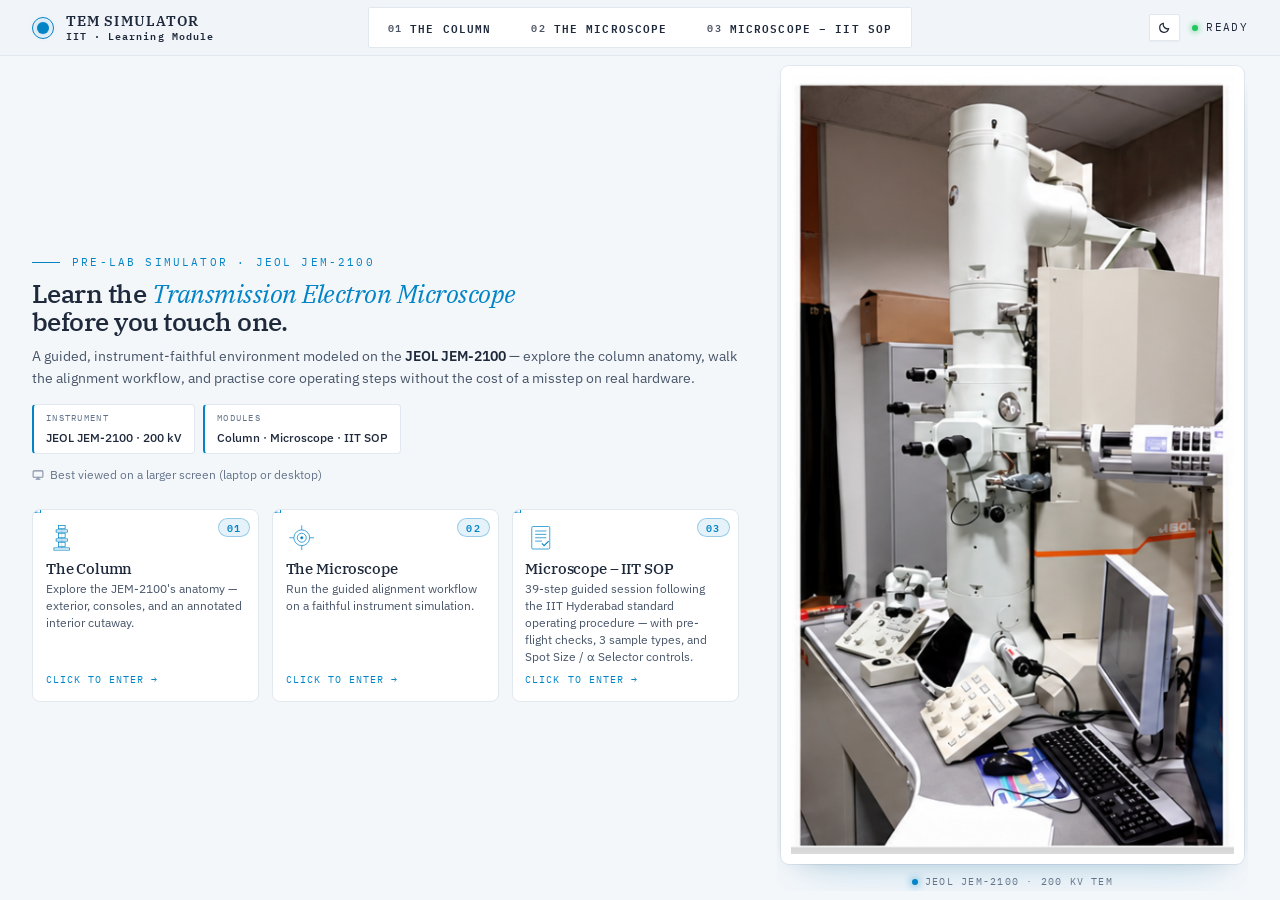
==== commit be5638db: "commiting latest version" ====
--- a/index.html
+++ b/index.html
@@ -16,7 +16,7 @@
 
   <main class="page page--landing">
 
-    <!-- LEFT COLUMN: hero text + instrument chips + 3 module cards -->
+    <!-- LEFT COLUMN: hero text + instrument chips + 2 module cards -->
     <div class="lp-left">
 
       <div class="lp-hero">
@@ -27,7 +27,7 @@
         <p class="lp-hero__lede">
           A guided, instrument-faithful environment modeled on the
           <strong>JEOL&nbsp;JEM-2100</strong> — explore the column anatomy,
-          walk the alignment workflow, and investigate diffraction without
+          walk the alignment workflow, and practise core operating steps without
           the cost of a misstep on real hardware.
         </p>
 
@@ -38,7 +38,7 @@
           </div>
           <div class="lp-chip">
             <span class="lp-chip__key">Modules</span>
-            <span class="lp-chip__val">Column · Microscope · Diffraction</span>
+            <span class="lp-chip__val">Column · Microscope · IIT SOP</span>
           </div>
         </div>
 
@@ -95,28 +95,28 @@
           <span class="lp-card__cta">Click to Enter →</span>
         </a>
 
-        <!-- Module 03 -->
-        <a href="pages/diffraction-lab.html" class="lp-card crosshair">
+        <!-- Module 03 — IIT SOP -->
+        <a href="pages/microscope-iit.html" class="lp-card crosshair">
           <span class="lp-card__badge">03</span>
           <svg class="lp-card__icon" viewBox="0 0 56 56" fill="none" stroke="currentColor" stroke-width="1.3">
-            <circle cx="28" cy="28" r="2.5" fill="currentColor" />
-            <circle cx="14" cy="14" r="1.5" fill="currentColor" />
-            <circle cx="28" cy="14" r="1.5" fill="currentColor" />
-            <circle cx="42" cy="14" r="1.5" fill="currentColor" />
-            <circle cx="14" cy="28" r="1.5" fill="currentColor" />
-            <circle cx="42" cy="28" r="1.5" fill="currentColor" />
-            <circle cx="14" cy="42" r="1.5" fill="currentColor" />
-            <circle cx="28" cy="42" r="1.5" fill="currentColor" />
-            <circle cx="42" cy="42" r="1.5" fill="currentColor" />
+            <rect x="12" y="8" width="32" height="40" rx="2" />
+            <line x1="18" y1="16" x2="38" y2="16" />
+            <line x1="18" y1="22" x2="38" y2="22" />
+            <line x1="18" y1="28" x2="38" y2="28" />
+            <line x1="18" y1="34" x2="30" y2="34" />
+            <path d="M30 38 l4 4 l8 -8" stroke-width="2" />
           </svg>
           <div class="lp-card__body">
-            <h3 class="lp-card__title">The Diffraction Lab</h3>
+            <h3 class="lp-card__title">Microscope – IIT SOP</h3>
             <p class="lp-card__desc">
-              Generate and interpret single-crystal SAED patterns across lattice types.
+              39-step guided session following the IIT Hyderabad standard
+              operating procedure — with pre-flight checks, 3 sample types,
+              and Spot Size / α Selector controls.
             </p>
           </div>
           <span class="lp-card__cta">Click to Enter →</span>
         </a>
+
       </div>
 
     </div>
--- a/assets/css/landing.css
+++ b/assets/css/landing.css
@@ -278,3 +278,9 @@
   .page--landing { grid-template-columns: 1fr; height: auto; overflow: visible; }
   .lp-right { max-height: 40vh; }
 }
+
+/* v4.0 — 3 module cards need slightly tighter card layout */
+@media (max-width: 1200px) {
+  .lp-modules { flex-wrap: wrap; }
+  .lp-card { flex: 1 1 calc(50% - 8px); min-width: 220px; }
+}
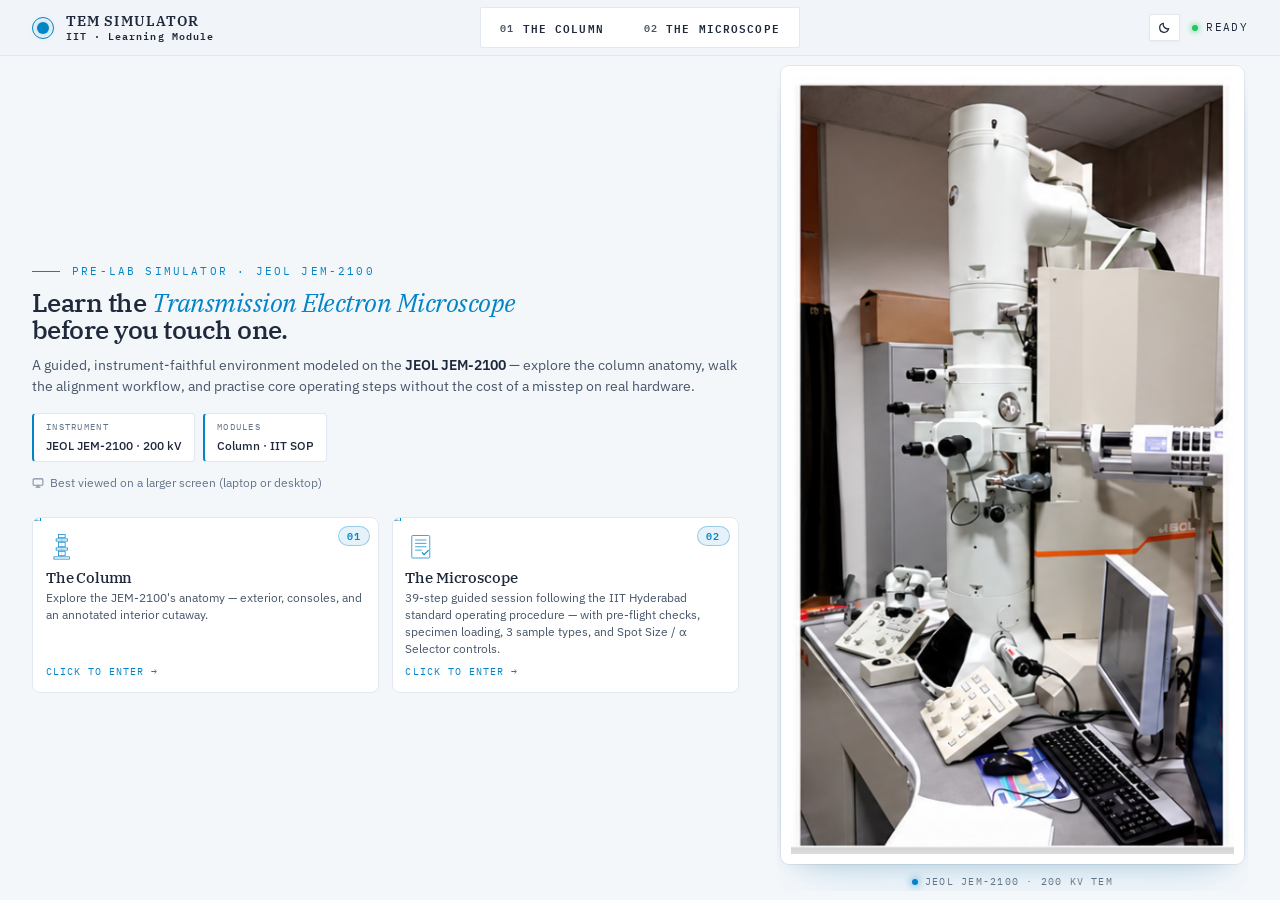
==== commit 4358aa7d: "latest version" ====
--- a/index.html
+++ b/index.html
@@ -38,7 +38,7 @@
           </div>
           <div class="lp-chip">
             <span class="lp-chip__key">Modules</span>
-            <span class="lp-chip__val">Column · Microscope · IIT SOP</span>
+            <span class="lp-chip__val">Column · IIT SOP</span>
           </div>
         </div>
 
@@ -74,7 +74,8 @@
           <span class="lp-card__cta">Click to Enter →</span>
         </a>
 
-        <!-- Module 02 -->
+        <!-- Module 02 — hidden (development only) -->
+        <!--
         <a href="pages/microscope.html" class="lp-card crosshair">
           <span class="lp-card__badge">02</span>
           <svg class="lp-card__icon" viewBox="0 0 56 56" fill="none" stroke="currentColor" stroke-width="1.3">
@@ -94,10 +95,11 @@
           </div>
           <span class="lp-card__cta">Click to Enter →</span>
         </a>
+        -->
 
         <!-- Module 03 — IIT SOP -->
         <a href="pages/microscope-iit.html" class="lp-card crosshair">
-          <span class="lp-card__badge">03</span>
+          <span class="lp-card__badge">02</span>
           <svg class="lp-card__icon" viewBox="0 0 56 56" fill="none" stroke="currentColor" stroke-width="1.3">
             <rect x="12" y="8" width="32" height="40" rx="2" />
             <line x1="18" y1="16" x2="38" y2="16" />
@@ -107,11 +109,11 @@
             <path d="M30 38 l4 4 l8 -8" stroke-width="2" />
           </svg>
           <div class="lp-card__body">
-            <h3 class="lp-card__title">Microscope – IIT SOP</h3>
+            <h3 class="lp-card__title">The Microscope</h3>
             <p class="lp-card__desc">
               39-step guided session following the IIT Hyderabad standard
-              operating procedure — with pre-flight checks, 3 sample types,
-              and Spot Size / α Selector controls.
+              operating procedure — with pre-flight checks, specimen loading,
+              3 sample types, and Spot Size / α Selector controls.
             </p>
           </div>
           <span class="lp-card__cta">Click to Enter →</span>
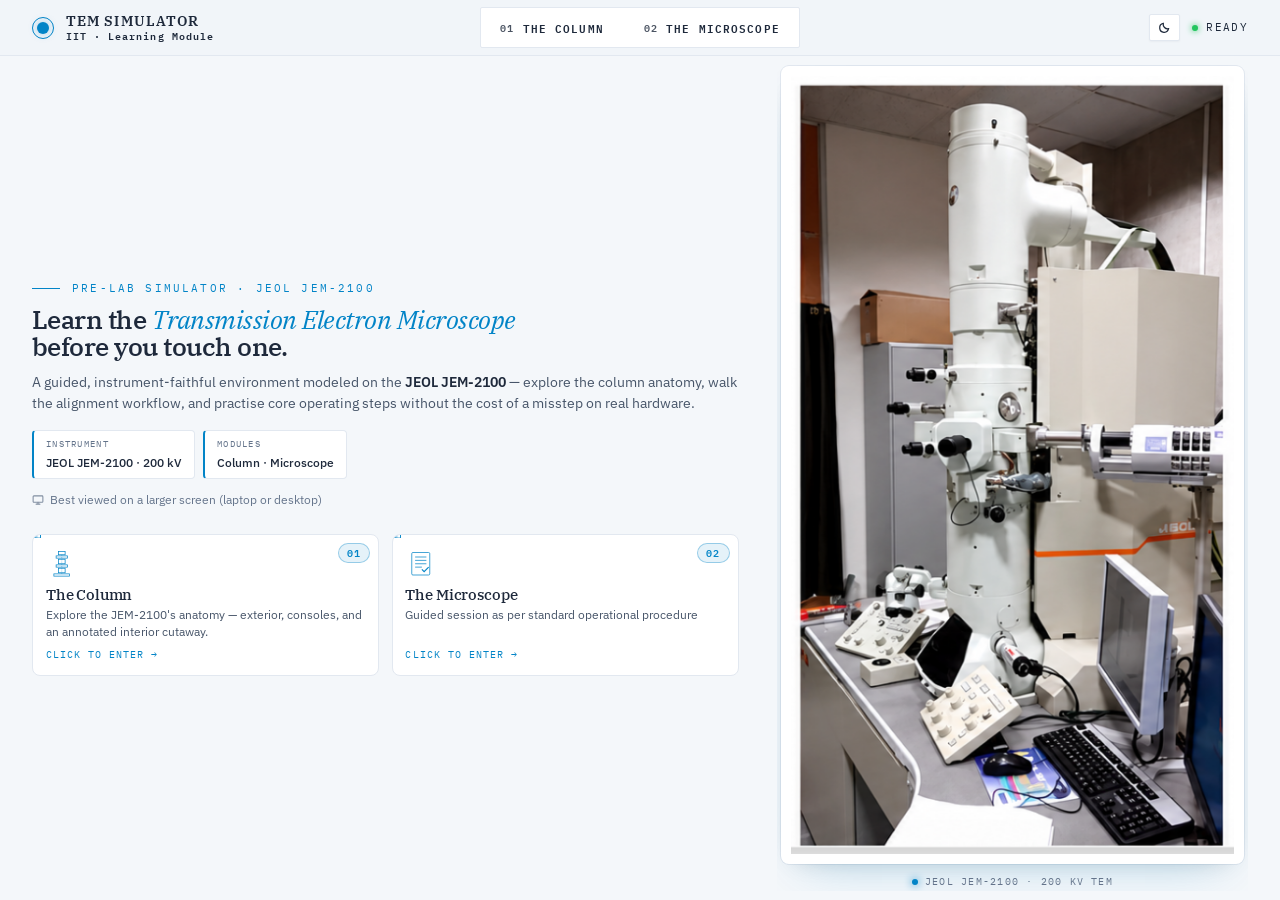
==== commit 218e9c22: "deploying latest 4.2" ====
--- a/index.html
+++ b/index.html
@@ -38,7 +38,7 @@
           </div>
           <div class="lp-chip">
             <span class="lp-chip__key">Modules</span>
-            <span class="lp-chip__val">Column · IIT SOP</span>
+            <span class="lp-chip__val">Column · Microscope</span>
           </div>
         </div>
 
@@ -98,7 +98,7 @@
         -->
 
         <!-- Module 03 — IIT SOP -->
-        <a href="pages/microscope-iit.html" class="lp-card crosshair">
+        <a href="pages/microscope.html" class="lp-card crosshair">
           <span class="lp-card__badge">02</span>
           <svg class="lp-card__icon" viewBox="0 0 56 56" fill="none" stroke="currentColor" stroke-width="1.3">
             <rect x="12" y="8" width="32" height="40" rx="2" />
@@ -111,9 +111,7 @@
           <div class="lp-card__body">
             <h3 class="lp-card__title">The Microscope</h3>
             <p class="lp-card__desc">
-              39-step guided session following the IIT Hyderabad standard
-              operating procedure — with pre-flight checks, specimen loading,
-              3 sample types, and Spot Size / α Selector controls.
+              Guided session as per standard operational procedure
             </p>
           </div>
           <span class="lp-card__cta">Click to Enter →</span>
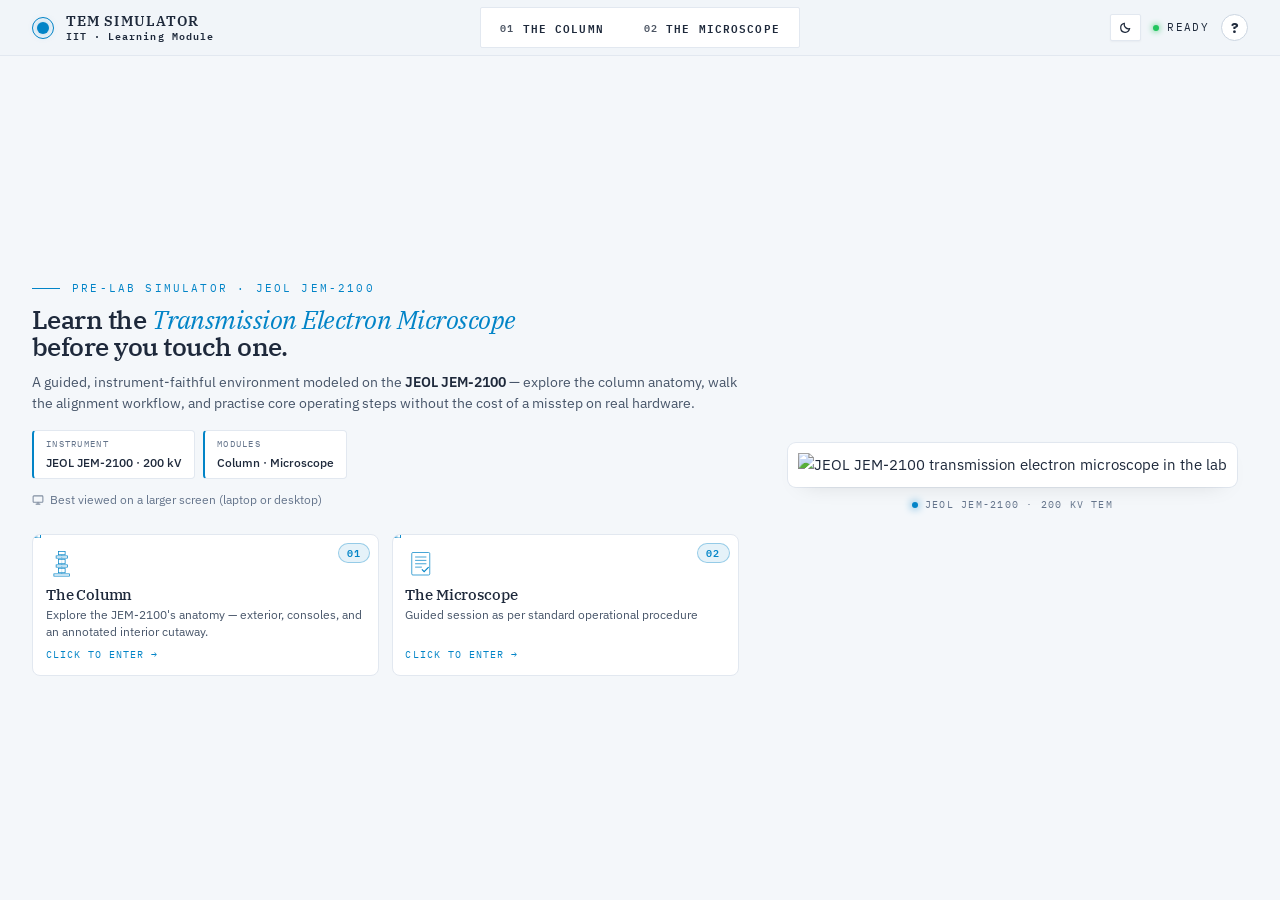
==== commit 6b2daf58: "deploying ver 4.9.78 with 4 stages" ====
--- a/index.html
+++ b/index.html
@@ -8,6 +8,7 @@
 
   <link rel="stylesheet" href="assets/css/global.css" />
   <link rel="stylesheet" href="assets/css/landing.css" />
+  <link rel="stylesheet" href="assets/css/welcome-guide.css" />
 </head>
 <body>
 
@@ -123,7 +124,7 @@
 
     <!-- RIGHT COLUMN: full-height instrument image -->
     <figure class="lp-right">
-      <img src="assets/images/column/tem-photo.png"
+      <img src="https://edwisely-global-content.s3.ap-south-1.amazonaws.com/Concept_Summary_Cards/HtmlImages/tem-photo20261025080643.png"
            alt="JEOL JEM-2100 transmission electron microscope in the lab"
            draggable="false" />
       <figcaption><span class="lp-figdot"></span>JEOL JEM-2100 · 200&nbsp;kV TEM</figcaption>
@@ -132,5 +133,6 @@
   </main>
 
   <script src="assets/js/global.js"></script>
+  <script src="assets/js/welcome-guide.js"></script>
 </body>
 </html>
--- a/assets/css/global.css
+++ b/assets/css/global.css
@@ -546,3 +546,9 @@
   color: var(--signal);
   text-shadow: none;
 }
+
+/* v4.9.65: single compact help icon directly after the READY badge. */
+.topnav__help{display:inline-grid;place-items:center;flex:0 0 auto;width:27px;height:27px;line-height:1;
+  border:1px solid var(--border-strong);border-radius:50%;background:var(--bg-panel);color:var(--text-primary);
+  font:700 15px/1 var(--font-body);cursor:pointer;transition:border-color .16s,background .16s}
+.topnav__help:hover,.topnav__help:focus-visible{border-color:var(--signal);background:var(--bg-panel-3);outline-offset:2px}
--- a/assets/css/welcome-guide.css
+++ b/assets/css/welcome-guide.css
@@ -0,0 +1,19 @@
+.tem-welcome-overlay{position:fixed;inset:0;z-index:9900;display:none;align-items:center;justify-content:center;padding:20px;font-family:inherit;}
+.tem-welcome-overlay.is-open{display:flex;}
+.tem-welcome-shade{position:absolute;inset:0;background:rgba(12,24,39,.68);backdrop-filter:blur(4px);}
+.tem-welcome-panel{position:relative;max-width:660px;width:min(660px,100%);max-height:min(92vh,760px);overflow:auto;border-radius:18px;background:#fff;color:#203349;box-shadow:0 26px 70px rgba(0,0,0,.34);border:1px solid #dfe6ec;}
+.tem-welcome-heading{display:flex;justify-content:space-between;gap:15px;align-items:flex-start;padding:22px 26px 15px;background:linear-gradient(120deg,#f2f7fb,#e7f0fa);border-bottom:1px solid #dde8f0;}
+.tem-welcome-eyebrow{display:block;font-size:.7rem;color:#53718b;font-weight:750;letter-spacing:.07em;text-transform:uppercase;}
+.tem-welcome-heading h2{font-size:1.38rem;margin:5px 0 0;line-height:1.25;color:#203349;}
+.tem-welcome-x{background:#fff;border:1px solid #cdd9e4;border-radius:9px;width:33px;height:33px;font-size:1.45rem;color:#4e677e;cursor:pointer;flex-shrink:0;}
+.tem-welcome-list{counter-reset:temstep;list-style:none;margin:0;padding:17px 26px 6px;}
+.tem-welcome-list li{counter-increment:temstep;position:relative;padding:9px 4px 10px 45px;font-size:.87rem;line-height:1.47;border-bottom:1px solid #eff3f6;}
+.tem-welcome-list li:before{content:counter(temstep);position:absolute;left:0;top:8px;width:27px;height:27px;border-radius:8px;background:#eaf2fc;color:#2b6092;display:grid;place-items:center;font-size:.81rem;font-weight:800;}
+.tem-welcome-list li:last-child{border-bottom:0;}
+.tem-welcome-note{margin:9px 26px 16px;padding:11px 13px;background:#f6f9fc;border-left:3px solid #5996ce;border-radius:7px;font-size:.79rem;line-height:1.4;color:#52677b;}
+.tem-welcome-actions{display:flex;justify-content:flex-end;padding:0 26px 23px;}
+.tem-welcome-continue{border:0;background:#2579bd;color:#fff;font-weight:750;border-radius:9px;padding:11px 17px;cursor:pointer;font-size:.83rem;}
+.tem-welcome-continue:hover{background:#1b6199;}
+.tem-launch-help{margin-top:5px;background:transparent;border:1px solid #9db6d3;border-radius:8px;padding:7px 12px;font-size:.78rem;color:inherit;cursor:pointer;font-family:inherit;}
+.tem-launch-help:hover{border-color:#477ea9;background:rgba(130,171,210,.11);}
+@media(max-width:580px){.tem-welcome-panel{max-height:93vh}.tem-welcome-heading{padding:17px}.tem-welcome-list{padding:10px 17px 3px}.tem-welcome-list li{font-size:.81rem;padding-left:38px}.tem-welcome-note{margin:9px 17px 15px}.tem-welcome-actions{padding:0 17px 16px;}}
